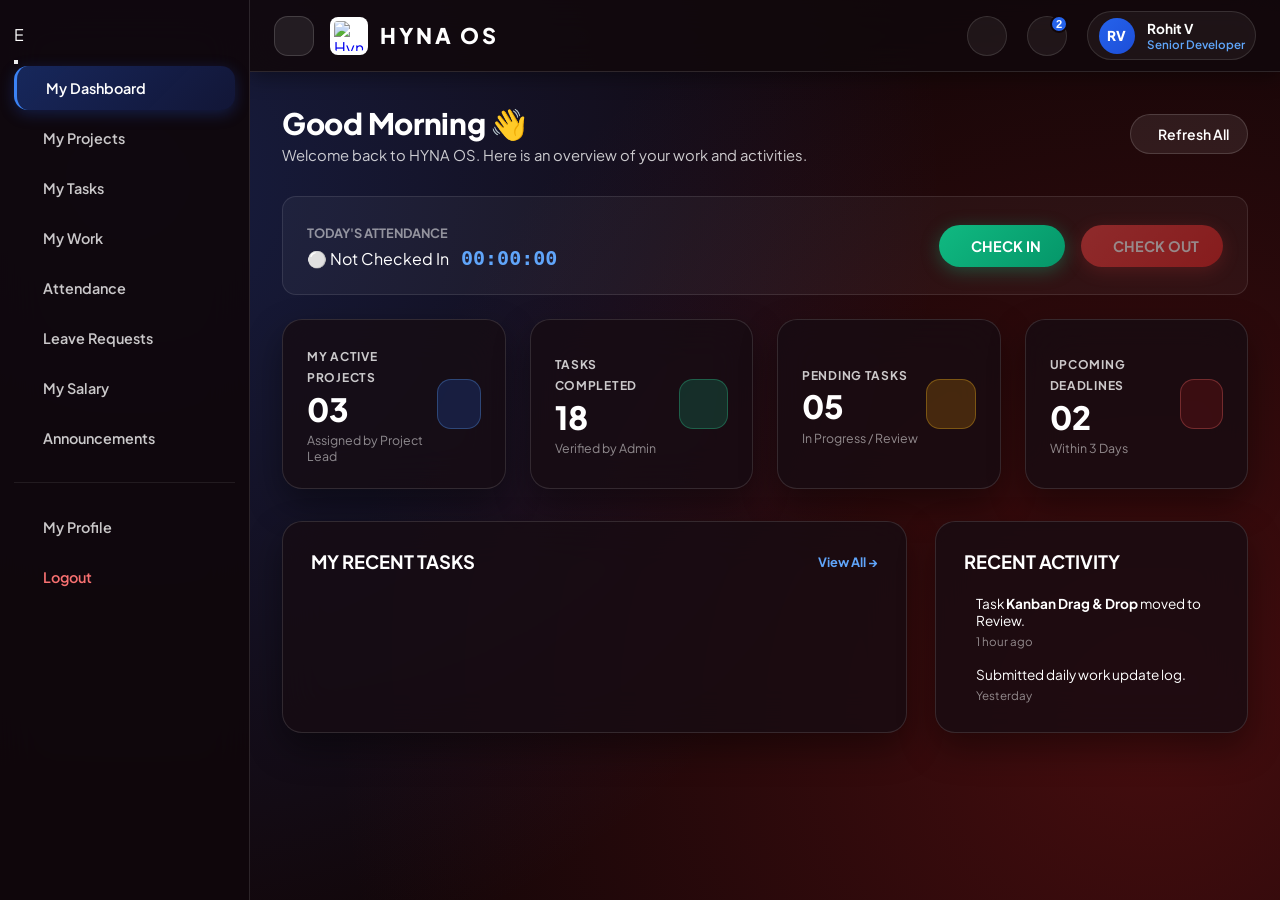
==== employee-dashboard.html @ c5795689 "m" ====
<!DOCTYPE html>
<html lang="en">
<head>
  <meta charset="UTF-8">
  <meta name="viewport" content="width=device-width, initial-scale=1.0">
  <title>HYNA OS — Employee Panel</title>
  <meta name="description" content="HYNA OS Employee Panel — Hyna Studio Management System personal workspace.">
  
  <!-- Google Fonts -->
  <link rel="preconnect" href="https://fonts.googleapis.com">
  <link rel="preconnect" href="https://fonts.gstatic.com" crossorigin>
  <link href="https://fonts.googleapis.com/css2?family=Fuzzy+Bubbles:wght@400;700&family=Plus+Jakarta+Sans:wght@400;500;600;700;800&display=swap" rel="stylesheet">
  
  <!-- Lucide Icons CDN -->
  <script src="https://unpkg.com/lucide@latest"></script>
  
  <!-- Supabase JS CDN -->
  <script src="https://cdn.jsdelivr.net/npm/@supabase/supabase-js@2"></script>
  
  <!-- Stylesheets -->
  <link rel="stylesheet" href="css/employee-panel.css">
  <link rel="manifest" href="/manifest.json">
</head>
<body>

  <!-- Left Sidebar Navigation -->
  <aside class="sidebar" id="sidebar">
    <!-- Mobile Drawer Header -->
    <div class="sidebar-mobile-header">
      <div class="sidebar-user-avatar" id="sidebarMobileAvatar">E</div>
      <button type="button" class="sidebar-close-btn" id="sidebarCloseBtn" title="Close Navigation Menu">
        <i data-lucide="x" size="20"></i>
      </button>
    </div>

    <ul class="sidebar-menu">
      
      <li class="sidebar-menu-item">
        <a href="#" class="sidebar-link active" data-tab="dashboard">
          <i data-lucide="layout-dashboard" size="18"></i>
          <span class="link-text">My Dashboard</span>
        </a>
      </li>

      <li class="sidebar-menu-item">
        <a href="#" class="sidebar-link" data-tab="projects">
          <i data-lucide="folder" size="18"></i>
          <span class="link-text">My Projects</span>
        </a>
      </li>

      <li class="sidebar-menu-item">
        <a href="#" class="sidebar-link" data-tab="tasks">
          <i data-lucide="check-square" size="18"></i>
          <span class="link-text">My Tasks</span>
        </a>
      </li>

      <li class="sidebar-menu-item">
        <a href="#" class="sidebar-link" data-tab="work">
          <i data-lucide="file-text" size="18"></i>
          <span class="link-text">My Work</span>
        </a>
      </li>

      <li class="sidebar-menu-item">
        <a href="#" class="sidebar-link" data-tab="attendance">
          <i data-lucide="clock" size="18"></i>
          <span class="link-text">Attendance</span>
        </a>
      </li>

      <li class="sidebar-menu-item">
        <a href="#" class="sidebar-link" data-tab="leave">
          <i data-lucide="calendar" size="18"></i>
          <span class="link-text">Leave Requests</span>
        </a>
      </li>

      <li class="sidebar-menu-item">
        <a href="#" class="sidebar-link" data-tab="salary">
          <i data-lucide="badge-indian-rupee" size="18"></i>
          <span class="link-text">My Salary</span>
        </a>
      </li>

      <li class="sidebar-menu-item">
        <a href="#" class="sidebar-link" data-tab="announcements">
          <i data-lucide="megaphone" size="18"></i>
          <span class="link-text">Announcements</span>
        </a>
      </li>

      <div class="sidebar-divider"></div>

      <li class="sidebar-menu-item">
        <a href="#" class="sidebar-link" data-tab="profile">
          <i data-lucide="user" size="18"></i>
          <span class="link-text">My Profile</span>
        </a>
      </li>

      <li class="sidebar-menu-item" style="margin-top:auto;">
        <a href="#" class="sidebar-link" onclick="logout(); return false;" style="color: #f87171;">
          <i data-lucide="log-out" size="18"></i>
          <span class="link-text">Logout</span>
        </a>
      </li>

    </ul>
  </aside>

  <!-- App Content Deck Wrapper (for 3D slide navigation on mobile) -->
  <div class="app-content-wrapper" id="appContentWrapper">
    <div class="mobile-deck-overlay" id="mobileDeckOverlay"></div>

    <!-- Top Navigation Bar -->
    <header class="top-navbar">
      
      <div class="navbar-left">
        <button type="button" class="sidebar-toggle-btn" id="sidebarToggleBtn" title="Toggle Navigation Sidebar">
          <i data-lucide="menu" size="20"></i>
        </button>
        <a href="employee-dashboard.html" class="nav-brand">
          <img src="assets/logo/hynaos-logo.jpeg" alt="Hyna Studio Logo" class="nav-brand-logo">
          <span class="nav-brand-title">HYNA OS</span>
        </a>
      </div>

      <!-- Right Actions -->
      <div class="navbar-right">
        
        <!-- Refresh All Button -->
        <button type="button" class="nav-action-btn" id="navRefreshBtn" title="Refresh All Dashboard Data" onclick="refreshAllDashboardData()">
          <i data-lucide="refresh-cw" size="18"></i>
        </button>

        <!-- Notifications Bell -->
        <button type="button" class="nav-action-btn" id="notifBtn" title="Notifications">
          <i data-lucide="bell" size="18"></i>
          <span class="badge-count">2</span>
        </button>

        <!-- Notifications Dropdown -->
        <div class="notifications-dropdown" id="notifDropdown">
          <div class="dropdown-header">
            <h4>Notifications</h4>
            <span style="font-size:0.75rem; color: #60a5fa; font-weight:700;">2 New</span>
          </div>
          <div class="notification-list">
            <div class="notification-item">
              <i data-lucide="check-square" size="18" style="color: #60a5fa; margin-top:2px;"></i>
              <div>
                <p>New task assigned: <strong>Kanban Board Drag & Drop</strong>.</p>
                <span class="time">30 mins ago</span>
              </div>
            </div>
            <div class="notification-item">
              <i data-lucide="indian-rupee" size="18" style="color: #34d399; margin-top:2px;"></i>
              <div>
                <p>Monthly Salary of <strong>₹ 81,500</strong> has been processed.</p>
                <span class="time">2 hours ago</span>
              </div>
            </div>
          </div>
        </div>

        <!-- Employee Profile Avatar Badge -->
        <div class="user-profile-badge" onclick="document.querySelector('[data-tab=\'profile\']').click();">
          <div class="user-avatar">RV</div>
          <div class="user-info">
            <span class="name">Rohit V</span>
            <span class="role">Senior Developer</span>
          </div>
        </div>

      </div>

    </header>

    <!-- Main Content Body -->
    <main class="main-wrapper">
    
    <!-- ----------------------------------------------------------------------- -->
    <!-- TAB 1: MY DASHBOARD -->
    <!-- ----------------------------------------------------------------------- -->
    <section class="tab-content active" id="dashboardTab">
      
      <div class="page-header" style="display: flex; justify-content: space-between; align-items: center;">
        <div class="page-title-group">
          <h2>Good Morning 👋</h2>
          <p>Welcome back to HYNA OS. Here is an overview of your work and activities.</p>
        </div>
        <button type="button" class="btn-secondary" id="pageRefreshBtn" onclick="refreshAllDashboardData()" title="Refresh All Data">
          <i data-lucide="refresh-cw" size="16"></i>
          <span>Refresh All</span>
        </button>
      </div>

      <!-- Quick Attendance Action Widget -->
      <div class="attendance-widget-box">
        <div>
          <span style="font-size:0.8rem; color:var(--text-muted); font-weight:700; text-transform:uppercase;">Today's Attendance</span>
          <div style="display:flex; align-items:center; gap:0.75rem; margin-top:0.25rem;">
            <span id="attendanceStatusBadge" class="badge-status badge-onhold">⚪ Not Checked In</span>
            <span id="workingTimerBadge" class="timer-badge">00:00:00</span>
          </div>
        </div>
        <div class="attendance-actions">
          <button type="button" class="btn-checkin" id="checkInBtn" onclick="toggleCheckIn()">
            <i data-lucide="log-in" size="16"></i>
            <span>CHECK IN</span>
          </button>
          <button type="button" class="btn-checkout" id="checkOutBtn" onclick="toggleCheckIn()" disabled>
            <i data-lucide="log-out" size="16"></i>
            <span>CHECK OUT</span>
          </button>
        </div>
      </div>

      <!-- Stats Grid -->
      <div class="stats-grid">
        
        <div class="stat-card">
          <div class="stat-info">
            <span class="title">My Active Projects</span>
            <h3 class="value" id="statMyProjectsCount">03</h3>
            <p class="desc">Assigned by Project Lead</p>
          </div>
          <div class="stat-icon-box icon-blue">
            <i data-lucide="folder" size="24"></i>
          </div>
        </div>

        <div class="stat-card">
          <div class="stat-info">
            <span class="title">Tasks Completed</span>
            <h3 class="value" id="statMyTasksCompleted">18</h3>
            <p class="desc">Verified by Admin</p>
          </div>
          <div class="stat-icon-box icon-emerald">
            <i data-lucide="check-square" size="24"></i>
          </div>
        </div>

        <div class="stat-card">
          <div class="stat-info">
            <span class="title">Pending Tasks</span>
            <h3 class="value" id="statMyPendingTasks">05</h3>
            <p class="desc">In Progress / Review</p>
          </div>
          <div class="stat-icon-box icon-amber">
            <i data-lucide="clock" size="24"></i>
          </div>
        </div>

        <div class="stat-card">
          <div class="stat-info">
            <span class="title">Upcoming Deadlines</span>
            <h3 class="value" id="statMyUpcomingDeadlines">02</h3>
            <p class="desc">Within 3 Days</p>
          </div>
          <div class="stat-icon-box icon-crimson">
            <i data-lucide="calendar" size="24"></i>
          </div>
        </div>

      </div>

      <!-- Dashboard Grid: Tasks & Recent Activity -->
      <div class="dashboard-grid-2">
        
        <div class="panel-card">
          <div class="panel-card-header">
            <h3>MY RECENT TASKS</h3>
            <a href="#" onclick="document.querySelector('[data-tab=\'tasks\']').click(); return false;" style="font-size:0.8rem; color: #60a5fa; font-weight:700; text-decoration:none;">View All →</a>
          </div>
          <div id="myTasksContainer"></div>
        </div>

        <div class="panel-card">
          <div class="panel-card-header">
            <h3>RECENT ACTIVITY</h3>
          </div>
          <div style="display:flex; flex-direction:column; gap:1rem;">
            <div style="display:flex; gap:0.75rem;">
              <i data-lucide="check-circle" size="18" style="color:#34d399; margin-top:2px;"></i>
              <div>
                <p style="font-size:0.85rem;">Task <strong>Kanban Drag & Drop</strong> moved to Review.</p>
                <span style="font-size:0.725rem; color:var(--text-muted);">1 hour ago</span>
              </div>
            </div>
            <div style="display:flex; gap:0.75rem;">
              <i data-lucide="file-plus" size="18" style="color:#60a5fa; margin-top:2px;"></i>
              <div>
                <p style="font-size:0.85rem;">Submitted daily work update log.</p>
                <span style="font-size:0.725rem; color:var(--text-muted);">Yesterday</span>
              </div>
            </div>
          </div>
        </div>

      </div>

    </section>

    <!-- ----------------------------------------------------------------------- -->
    <!-- TAB 2: MY PROJECTS -->
    <!-- ----------------------------------------------------------------------- -->
    <section class="tab-content" id="projectsTab">
      <div class="page-header">
        <div class="page-title-group">
          <h2>My Assigned Projects 📁</h2>
          <p>Projects where you are assigned as a team member.</p>
        </div>
      </div>
      <div id="myProjectsContainer"></div>
    </section>

    <!-- ----------------------------------------------------------------------- -->
    <!-- TAB 3: MY TASKS -->
    <!-- ----------------------------------------------------------------------- -->
    <section class="tab-content" id="tasksTab">
      <div class="page-header">
        <div class="page-title-group">
          <h2>My Assigned Tasks ✅</h2>
          <p>Manage task progress and submit work for administrator review.</p>
        </div>
      </div>
      <div class="panel-card">
        <div id="myTasksContainerFull"></div>
      </div>
    </section>

    <!-- ----------------------------------------------------------------------- -->
    <!-- TAB 4: MY WORK LOGS -->
    <!-- ----------------------------------------------------------------------- -->
    <section class="tab-content" id="workTab">
      <div class="page-header">
        <div class="page-title-group">
          <h2>My Daily Work Submissions 📝</h2>
          <p>Record daily progress reports and work updates.</p>
        </div>
      </div>

      <div class="panel-card" style="margin-bottom:2rem;">
        <h3>Submit Daily Work Log</h3>
        <form id="addWorkLogForm" style="margin-top:1rem;">
          <div class="form-group">
            <label for="workTitleInput">Work Title / Summary</label>
            <input type="text" id="workTitleInput" class="form-control" placeholder="Describe the work completed today..." required>
          </div>
          <div class="form-group">
            <label for="workProjectSelect">Related Project</label>
            <select id="workProjectSelect" class="form-control">
              <option value="HYNAOS Core Platform">HYNAOS Core Platform</option>
              <option value="Hyna Studio Rebrand">Hyna Studio Rebrand</option>
              <option value="Mobile Workspace App">Mobile Workspace App</option>
            </select>
          </div>
          <button type="submit" class="btn-primary">
            <span>SUBMIT WORK UPDATE</span>
          </button>
        </form>
      </div>

      <div class="panel-card">
        <h3>Work Log History</h3>
        <div style="overflow-x:auto; margin-top:1rem;">
          <div class=\"table-responsive\">
          <table class="custom-table">
            <thead>
              <tr>
                <th>Work Summary</th>
                <th>Project</th>
                <th>Date & Time</th>
                <th>Status</th>
              </tr>
            </thead>
            <tbody id="workLogTableBody"></tbody>
          </table>
        </div>
        </div>
      </div>
    </section>

    <!-- ----------------------------------------------------------------------- -->
    <!-- TAB 5: ATTENDANCE -->
    <!-- ----------------------------------------------------------------------- -->
    <section class="tab-content" id="attendanceTab">
      <div class="page-header">
        <div class="page-title-group">
          <h2>Attendance & Working Hours ⏰</h2>
          <p>Record daily check-in, check-out, and view monthly logs.</p>
        </div>
      </div>
      
      <div class="panel-card">
        <h3>Monthly Attendance History</h3>
        <div style="overflow-x:auto; margin-top:1rem;">
          <div class=\"table-responsive\">
          <table class="custom-table">
            <thead>
              <tr>
                <th>Date</th>
                <th>Check-In</th>
                <th>Check-Out</th>
                <th>Total Working Hours</th>
                <th>Status</th>
              </tr>
            </thead>
            <tbody>
              <tr>
                <td>Today</td>
                <td id="checkInTimeDisplay">—</td>
                <td id="checkOutTimeDisplay">—</td>
                <td>8 hrs 15 mins</td>
                <td><span class="badge-status badge-active">Present</span></td>
              </tr>
              <tr>
                <td>Yesterday</td>
                <td>09:02 AM</td>
                <td>06:15 PM</td>
                <td>9 hrs 13 mins</td>
                <td><span class="badge-status badge-active">Present</span></td>
              </tr>
              <tr>
                <td>Sep 05, 2026</td>
                <td>09:18 AM</td>
                <td>06:05 PM</td>
                <td>8 hrs 47 mins</td>
                <td><span class="badge-status badge-planning">Late</span></td>
              </tr>
            </tbody>
          </table>
        </div>
        </div>
      </div>
    </section>

    <!-- ----------------------------------------------------------------------- -->
    <!-- TAB 6: LEAVE REQUESTS -->
    <!-- ----------------------------------------------------------------------- -->
    <section class="tab-content" id="leaveTab">
      <div class="page-header">
        <div class="page-title-group">
          <h2>Leave Requests 📅</h2>
          <p>Submit leave applications and track HR approval status.</p>
        </div>
      </div>

      <div class="panel-card" style="margin-bottom:2rem;">
        <h3>Submit Leave Application</h3>
        <form id="submitLeaveForm" style="margin-top:1rem;">
          <div style="display:grid; grid-template-columns: repeat(3, 1fr); gap:1rem; margin-bottom:1rem;">
            <div class="form-group">
              <label for="leaveTypeSelect">Leave Type</label>
              <select id="leaveTypeSelect" class="form-control">
                <option value="Casual Leave">Casual Leave</option>
                <option value="Sick Leave">Sick Leave</option>
                <option value="Annual Leave">Annual Leave</option>
              </select>
            </div>
            <div class="form-group">
              <label for="leaveStartDate">Start Date</label>
              <input type="date" id="leaveStartDate" class="form-control" required>
            </div>
            <div class="form-group">
              <label for="leaveEndDate">End Date</label>
              <input type="date" id="leaveEndDate" class="form-control" required>
            </div>
          </div>
          <div class="form-group">
            <label for="leaveReasonInput">Reason for Leave</label>
            <input type="text" id="leaveReasonInput" class="form-control" placeholder="Provide reason..." required>
          </div>
          <button type="submit" class="btn-primary">
            <span>SUBMIT LEAVE REQUEST</span>
          </button>
        </form>
      </div>

      <div class="panel-card">
        <h3>My Leave Application History</h3>
        <div style="overflow-x:auto; margin-top:1rem;">
          <div class=\"table-responsive\">
          <table class="custom-table">
            <thead>
              <tr>
                <th>Type</th>
                <th>Dates</th>
                <th>Reason</th>
                <th>Status</th>
                <th>Admin Feedback</th>
              </tr>
            </thead>
            <tbody id="leaveTableBody"></tbody>
          </table>
        </div>
        </div>
      </div>
    </section>

    <!-- ----------------------------------------------------------------------- -->
    <!-- TAB 7: MY SALARY -->
    <!-- ----------------------------------------------------------------------- -->
    <section class="tab-content" id="salaryTab">
      <div class="page-header">
        <div class="page-title-group">
          <h2>My Compensation & Salary 💰</h2>
          <p>Strictly confidential personal compensation breakdown.</p>
        </div>
      </div>

      <!-- Scoped Personal Salary Breakdown Card -->
      <div class="salary-breakdown-card">
        <span style="font-size:0.8rem; color:var(--text-sub); text-transform:uppercase; font-weight:700;">Net Monthly Compensation</span>
        <h3 class="salary-main-amount">₹ 81,500 <span style="font-size:1rem; font-weight:500; color:#34d399;">(Paid)</span></h3>
        
        <div class="salary-details-grid">
          <div class="salary-detail-item">
            <label>Basic Salary</label>
            <span class="val">₹ 75,000</span>
          </div>
          <div class="salary-detail-item">
            <label>Bonus & Incentives</label>
            <span class="val">₹ 8,000</span>
          </div>
          <div class="salary-detail-item">
            <label>Deductions (Taxes)</label>
            <span class="val">₹ 1,500</span>
          </div>
          <div class="salary-detail-item">
            <label>Payment Date</label>
            <span class="val">Sep 01, 2026</span>
          </div>
        </div>
      </div>
    </section>

    <!-- ----------------------------------------------------------------------- -->
    <!-- TAB 8: ANNOUNCEMENTS -->
    <!-- ----------------------------------------------------------------------- -->
    <section class="tab-content" id="announcementsTab">
      <div class="page-header">
        <div class="page-title-group">
          <h2>Company Announcements 📢</h2>
          <p>Internal updates published by Hyna Studio Administration.</p>
        </div>
      </div>
      <div class="panel-card">
        <div style="padding:1rem; background:rgba(255,255,255,0.05); border-radius:12px;">
          <span class="badge-priority priority-urgent" style="margin-bottom:0.5rem; display:inline-block;">Urgent</span>
          <h4>HYNAOS Release 2.0 System Deployment</h4>
          <p style="font-size:0.85rem; color:var(--text-sub); margin-top:0.3rem;">All team members are requested to log into their updated workspace credentials.</p>
          <span style="font-size:0.75rem; color:var(--text-muted); display:block; margin-top:0.5rem;">Posted by Vignesh • Today</span>
        </div>
      </div>
    </section>

    <!-- ----------------------------------------------------------------------- -->
    <!-- TAB 9: NOTIFICATIONS -->
    <!-- ----------------------------------------------------------------------- -->
    <section class="tab-content" id="notificationsTab">
      <div class="page-header">
        <div class="page-title-group">
          <h2>Notifications 🔔</h2>
          <p>Personal alerts, task assignments, and leave updates.</p>
        </div>
      </div>
      <div class="panel-card">
        <div style="display:flex; flex-direction:column; gap:1rem;">
          <div style="padding:0.75rem; background:rgba(255,255,255,0.04); border-radius:8px;">
            <p style="font-size:0.9rem;"><strong>New Task Assigned:</strong> Kanban Board Drag & Drop</p>
            <span style="font-size:0.75rem; color:var(--text-muted);">Today, 10:00 AM</span>
          </div>
          <div style="padding:0.75rem; background:rgba(255,255,255,0.04); border-radius:8px;">
            <p style="font-size:0.9rem;"><strong>Monthly Salary Paid:</strong> ₹ 81,500 transferred.</p>
            <span style="font-size:0.75rem; color:var(--text-muted);">Sep 01, 2026</span>
          </div>
        </div>
      </div>
    </section>

    <!-- ----------------------------------------------------------------------- -->
    <!-- TAB 10: MY PROFILE -->
    <!-- ----------------------------------------------------------------------- -->
    <section class="tab-content" id="profileTab">
      <div class="page-header">
        <div class="page-title-group">
          <h2>My Profile 👤</h2>
          <p>Personal account information and details.</p>
        </div>
      </div>

      <div class="panel-card">
        <div style="display:flex; align-items:center; gap:1.5rem; margin-bottom:1.5rem; flex-wrap:wrap;">
          <div class="profile-avatar-container" onclick="document.getElementById('profileImageInput').click();" title="Click to change profile picture">
            <div id="profileAvatarCircle" class="profile-avatar-large">RV</div>
            <div class="avatar-upload-overlay">
              <i data-lucide="camera" size="20"></i>
            </div>
          </div>
          <input type="file" id="profileImageInput" accept="image/*" style="display:none;" onchange="handleProfileImageUpload(event)">
          
          <div style="flex:1; min-width:200px;">
            <h3 id="profileName">Rohit V</h3>
            <p id="profilePos" style="color:#60a5fa; font-weight:600;">Senior Developer</p>
            <span id="profileDept" style="font-size:0.8rem; color:var(--text-muted);">Engineering</span>

            <div style="display:flex; gap:0.5rem; margin-top:0.75rem; flex-wrap:wrap;">
              <button type="button" class="btn-avatar-upload" onclick="openEditSelfModal();" style="background: rgba(37, 99, 235, 0.25); border-color: rgba(96, 165, 250, 0.5); color: #93c5fd;">
                <i data-lucide="user-cog" size="14"></i> Edit Profile Details
              </button>
              <button type="button" class="btn-avatar-upload" onclick="document.getElementById('profileImageInput').click();">
                <i data-lucide="upload" size="14"></i> Upload Photo
              </button>
              <button type="button" class="btn-avatar-remove" id="btnRemovePhoto" onclick="removeProfileImage();" style="display:none;">
                <i data-lucide="trash-2" size="14"></i> Remove Photo
              </button>
            </div>
          </div>
        </div>

        <div style="display:grid; grid-template-columns:repeat(2, 1fr); gap:1.25rem; border-top:1px solid rgba(255,255,255,0.1); padding-top:1.25rem;">
          <div>
            <label style="font-size:0.75rem; color:var(--text-muted); text-transform:uppercase; font-weight:700;">Employee ID</label>
            <p id="profileId" style="font-weight:700; margin-top:0.2rem;">EMP-008</p>
          </div>
          <div>
            <label style="font-size:0.75rem; color:var(--text-muted); text-transform:uppercase; font-weight:700;">Email Address</label>
            <p id="profileEmail" style="font-weight:700; margin-top:0.2rem;">rohit@hynastudio.com</p>
          </div>
        </div>
      </div>
    </section>

  </main>
  </div> <!-- End App Content Deck Wrapper -->

  <!-- Edit Self Profile Modal -->
  <div class="modal-overlay" id="editEmployeeSelfModal">
    <div class="modal-card" style="max-width: 500px;">
      <div class="modal-header">
        <h3>Edit Personal Profile Details 👤</h3>
        <button type="button" class="btn-close-modal" onclick="closeEditSelfModal();">
          <i data-lucide="x" size="20"></i>
        </button>
      </div>
      
      <form id="editSelfProfileForm" class="auth-form" onsubmit="saveSelfProfile(event);">
        <div class="form-group">
          <label for="editSelfName">Full Name</label>
          <input type="text" id="editSelfName" class="form-control" placeholder="Enter Full Name" required>
        </div>
        <div class="form-group">
          <label for="editSelfEmail">Email Address</label>
          <input type="email" id="editSelfEmail" class="form-control" placeholder="Email Address" required>
        </div>
        <div class="form-grid-2" style="display:grid; grid-template-columns: 1fr 1fr; gap:0.75rem;">
          <div class="form-group">
            <label for="editSelfPhone">Phone Number</label>
            <input type="text" id="editSelfPhone" class="form-control" placeholder="+91 98765 43210">
          </div>
          <div class="form-group">
            <label for="editSelfDept">Department</label>
            <input type="text" id="editSelfDept" class="form-control" placeholder="Engineering">
          </div>
        </div>
        <div class="form-group">
          <label for="editSelfPos">Position / Job Title</label>
          <input type="text" id="editSelfPos" class="form-control" placeholder="Senior Developer">
        </div>
        <button type="submit" class="btn-primary" style="width:100%; margin-top:1rem; justify-content:center;">
          <span>SAVE PROFILE CHANGES 💾</span>
        </button>
      </form>
    </div>
  </div>

  <!-- Scripts -->
  <script src="js/supabase.js"></script>
  <script src="js/auth.js"></script>
  <script src="js/employee-panel.js"></script>

</body>
</html>
---- css/employee-panel.css ----
/* ==========================================================================
   HYNAOS — Employee Panel Stylesheet
   Hyna Studio Management System (Dark Crimson & Blue Accent Glassmorphism)
   ========================================================================== */

/* --------------------------------------------------------------------------
   1. Tokens & Base Setup
   -------------------------------------------------------------------------- */
:root {
  --bg-dark: #120608;
  --card-glass-bg: rgba(22, 12, 18, 0.78);
  --card-glass-border: rgba(255, 255, 255, 0.12);

  --sidebar-width: 250px;
  --sidebar-collapsed-width: 76px;
  --header-height: 72px;

  /* Accent Colors */
  --blue-primary: #2563eb;
  --blue-hover: #3b82f6;
  --blue-glow: rgba(59, 130, 246, 0.3);

  --crimson-primary: #b91c1c;
  --emerald-success: #10b981;
  --amber-warning: #f59e0b;
  --rose-danger: #f43f5e;

  /* Text Colors */
  --text-white: #ffffff;
  --text-sub: rgba(255, 255, 255, 0.78);
  --text-muted: rgba(255, 255, 255, 0.52);

  /* Radius & Transitions */
  --radius-sm: 8px;
  --radius-md: 14px;
  --radius-lg: 20px;
  --radius-pill: 9999px;

  --transition-fast: 0.15s ease-in-out;
  --transition-normal: 0.25s ease-in-out;
  --transition-smooth: 0.35s cubic-bezier(0.16, 1, 0.3, 1);
}

*, *::before, *::after {
  box-sizing: border-box;
  margin: 0;
  padding: 0;
}

html {
  font-size: 16px;
  scroll-behavior: smooth;
}

body {
  font-family: 'Plus Jakarta Sans', 'Inter', -apple-system, sans-serif;
  background-color: var(--bg-dark);
  background-image: 
    url('../assets/bg/dark-flame-bg.svg'),
    radial-gradient(circle at 10% 20%, rgba(37, 99, 235, 0.25) 0%, transparent 60%),
    radial-gradient(circle at 90% 80%, rgba(185, 28, 28, 0.3) 0%, transparent 60%);
  background-size: cover;
  background-position: center;
  background-repeat: no-repeat;
  background-attachment: fixed;
  color: var(--text-white);
  min-height: 100vh;
  display: flex;
  flex-direction: column;
  -webkit-font-smoothing: antialiased;
  overflow-x: hidden;
}

/* --------------------------------------------------------------------------
   2. Top Navigation Bar
   -------------------------------------------------------------------------- */
.top-navbar {
  position: fixed;
  top: 0;
  left: 0;
  right: 0;
  height: var(--header-height);
  background: rgba(18, 8, 12, 0.88);
  backdrop-filter: blur(20px);
  -webkit-backdrop-filter: blur(20px);
  border-bottom: 1px solid var(--card-glass-border);
  display: flex;
  align-items: center;
  justify-content: space-between;
  padding: 0 1.5rem;
  z-index: 1000;
  box-shadow: 0 4px 20px rgba(0, 0, 0, 0.4);
}

.navbar-left {
  display: flex;
  align-items: center;
  gap: 1rem;
}

.sidebar-toggle-btn {
  background: rgba(255, 255, 255, 0.08);
  border: 1px solid rgba(255, 255, 255, 0.15);
  color: var(--text-white);
  width: 40px;
  height: 40px;
  border-radius: var(--radius-md);
  display: flex;
  align-items: center;
  justify-content: center;
  cursor: pointer;
  transition: all var(--transition-fast);
}

.sidebar-toggle-btn:hover {
  background: rgba(255, 255, 255, 0.15);
  transform: scale(1.05);
}

.nav-brand {
  display: flex;
  align-items: center;
  gap: 0.75rem;
  text-decoration: none;
}

.nav-brand-logo {
  width: 38px;
  height: 38px;
  background: #ffffff;
  border-radius: var(--radius-sm);
  padding: 4px;
  object-fit: contain;
}

.nav-brand-title {
  font-size: 1.35rem;
  font-weight: 800;
  letter-spacing: 0.12em;
  color: var(--text-white);
}

/* Navbar Right User Controls */
.navbar-right {
  display: flex;
  align-items: center;
  gap: 1.25rem;
}

.nav-action-btn {
  position: relative;
  background: rgba(255, 255, 255, 0.06);
  border: 1px solid rgba(255, 255, 255, 0.12);
  color: var(--text-white);
  width: 40px;
  height: 40px;
  border-radius: 50%;
  display: flex;
  align-items: center;
  justify-content: center;
  cursor: pointer;
  transition: all var(--transition-fast);
}

.nav-action-btn:hover {
  background: rgba(255, 255, 255, 0.14);
}

.badge-count {
  position: absolute;
  top: -2px;
  right: -2px;
  background: var(--blue-primary);
  color: #ffffff;
  font-size: 0.7rem;
  font-weight: 800;
  width: 18px;
  height: 18px;
  border-radius: 50%;
  display: flex;
  align-items: center;
  justify-content: center;
  border: 2px solid var(--bg-dark);
}

/* Notifications Dropdown */
.notifications-dropdown {
  position: absolute;
  top: 60px;
  right: 1.5rem;
  width: 340px;
  background: var(--card-glass-bg);
  backdrop-filter: blur(24px);
  border: 1px solid var(--card-glass-border);
  border-radius: var(--radius-lg);
  box-shadow: 0 20px 50px rgba(0, 0, 0, 0.6);
  display: none;
  flex-direction: column;
  z-index: 1010;
}

.notifications-dropdown.show {
  display: flex;
  animation: slideDown var(--transition-fast);
}

.dropdown-header {
  padding: 1rem;
  border-bottom: 1px solid var(--card-glass-border);
  display: flex;
  align-items: center;
  justify-content: space-between;
}

.dropdown-header h4 {
  font-size: 0.95rem;
  font-weight: 700;
}

.notification-list {
  max-height: 280px;
  overflow-y: auto;
}

.notification-item {
  padding: 0.85rem 1rem;
  border-bottom: 1px solid rgba(255, 255, 255, 0.06);
  display: flex;
  gap: 0.75rem;
  transition: background var(--transition-fast);
  cursor: pointer;
}

.notification-item:hover {
  background: rgba(255, 255, 255, 0.05);
}

.notification-item p {
  font-size: 0.825rem;
  color: var(--text-sub);
}

.notification-item span.time {
  font-size: 0.725rem;
  color: var(--text-muted);
  display: block;
  margin-top: 2px;
}

/* Employee Profile Avatar Badge */
.user-profile-badge {
  display: flex;
  align-items: center;
  gap: 0.75rem;
  cursor: pointer;
  padding: 0.35rem 0.65rem;
  border-radius: var(--radius-pill);
  background: rgba(255, 255, 255, 0.05);
  border: 1px solid rgba(255, 255, 255, 0.12);
  transition: background var(--transition-fast);
}

.user-profile-badge:hover {
  background: rgba(255, 255, 255, 0.12);
}

.user-avatar {
  width: 36px;
  height: 36px;
  border-radius: 50%;
  background: linear-gradient(135deg, var(--blue-primary), #1d4ed8);
  display: flex;
  align-items: center;
  justify-content: center;
  font-weight: 800;
  font-size: 0.85rem;
  color: #ffffff;
  overflow: hidden;
}

.user-avatar img {
  width: 100%;
  height: 100%;
  object-fit: cover;
  border-radius: 50%;
}

/* Profile Tab Large Avatar & Upload Overlay */
.profile-avatar-container {
  position: relative;
  width: 80px;
  height: 80px;
  cursor: pointer;
  border-radius: 50%;
}

.profile-avatar-large {
  width: 80px;
  height: 80px;
  border-radius: 50%;
  background: linear-gradient(135deg, #2563eb, #1d4ed8);
  display: flex;
  align-items: center;
  justify-content: center;
  font-size: 1.85rem;
  font-weight: 800;
  color: #ffffff;
  overflow: hidden;
  box-shadow: 0 4px 14px rgba(37, 99, 235, 0.35);
  border: 2px solid rgba(255, 255, 255, 0.2);
}

.profile-avatar-large img {
  width: 100%;
  height: 100%;
  object-fit: cover;
  border-radius: 50%;
}

.avatar-upload-overlay {
  position: absolute;
  inset: 0;
  border-radius: 50%;
  background: rgba(15, 23, 42, 0.65);
  backdrop-filter: blur(2px);
  display: flex;
  align-items: center;
  justify-content: center;
  color: #ffffff;
  opacity: 0;
  transition: opacity 0.2s ease;
}

.profile-avatar-container:hover .avatar-upload-overlay {
  opacity: 1;
}

.btn-avatar-upload {
  display: inline-flex;
  align-items: center;
  gap: 0.4rem;
  background: var(--blue-primary, #2563eb);
  color: #ffffff;
  border: none;
  padding: 0.4rem 0.85rem;
  border-radius: 6px;
  font-size: 0.8rem;
  font-weight: 600;
  cursor: pointer;
  transition: background 0.2s ease, transform 0.1s ease;
}

.btn-avatar-upload:hover {
  background: #1d4ed8;
}

.btn-avatar-remove {
  display: inline-flex;
  align-items: center;
  gap: 0.4rem;
  background: rgba(239, 68, 68, 0.15);
  color: #f87171;
  border: 1px solid rgba(239, 68, 68, 0.3);
  padding: 0.4rem 0.85rem;
  border-radius: 6px;
  font-size: 0.8rem;
  font-weight: 600;
  cursor: pointer;
  transition: background 0.2s ease;
}

.btn-avatar-remove:hover {
  background: rgba(239, 68, 68, 0.25);
}

.user-info {
  display: flex;
  flex-direction: column;
  text-align: left;
}

.user-info span.name {
  font-size: 0.85rem;
  font-weight: 700;
  color: var(--text-white);
}

.user-info span.role {
  font-size: 0.725rem;
  color: #60a5fa;
  font-weight: 600;
}

/* --------------------------------------------------------------------------
   3. Collapsible Left Sidebar Navigation
   -------------------------------------------------------------------------- */
.sidebar {
  position: fixed;
  top: var(--header-height);
  left: 0;
  bottom: 0;
  width: var(--sidebar-width);
  background: rgba(16, 7, 11, 0.92);
  backdrop-filter: blur(20px);
  -webkit-backdrop-filter: blur(20px);
  border-right: 1px solid var(--card-glass-border);
  display: flex;
  flex-direction: column;
  padding: 1.5rem 0.85rem;
  z-index: 990;
  transition: width var(--transition-smooth);
  overflow-y: auto;
  overflow-x: hidden;
}

.sidebar.collapsed {
  width: var(--sidebar-collapsed-width);
}

.sidebar-menu {
  list-style: none;
  display: flex;
  flex-direction: column;
  gap: 0.4rem;
}

.sidebar-menu-item {
  width: 100%;
}

.sidebar-link {
  display: flex;
  align-items: center;
  gap: 0.85rem;
  padding: 0.8rem 1rem;
  border-radius: var(--radius-md);
  color: var(--text-sub);
  text-decoration: none;
  font-size: 0.9rem;
  font-weight: 600;
  transition: all var(--transition-fast);
  white-space: nowrap;
}

.sidebar-link:hover {
  background: rgba(255, 255, 255, 0.08);
  color: var(--text-white);
}

.sidebar-link.active {
  background: linear-gradient(135deg, rgba(37, 99, 235, 0.35), rgba(29, 78, 216, 0.2));
  border-left: 3px solid #3b82f6;
  color: var(--text-white);
  box-shadow: 0 4px 15px rgba(37, 99, 235, 0.25);
}

.sidebar.collapsed .sidebar-link span.link-text {
  display: none;
}

.sidebar.collapsed .sidebar-link {
  justify-content: center;
  padding: 0.8rem 0;
}

.sidebar-divider {
  height: 1px;
  background: rgba(255, 255, 255, 0.08);
  margin: 1rem 0;
}

/* --------------------------------------------------------------------------
   4. Main Content Area & Tab Views
   -------------------------------------------------------------------------- */
.main-wrapper {
  margin-top: var(--header-height);
  margin-left: var(--sidebar-width);
  padding: 2rem;
  flex-grow: 1;
  transition: margin-left var(--transition-smooth);
}

.sidebar.collapsed ~ .main-wrapper {
  margin-left: var(--sidebar-collapsed-width);
}

.tab-content {
  display: none;
  animation: fadeIn var(--transition-smooth);
}

.tab-content.active {
  display: block;
}

/* Page Section Headers */
.page-header {
  display: flex;
  align-items: center;
  justify-content: space-between;
  margin-bottom: 2rem;
  flex-wrap: wrap;
  gap: 1rem;
}

.page-title-group h2 {
  font-size: 1.85rem;
  font-weight: 800;
  color: var(--text-white);
  letter-spacing: -0.01em;
}

.page-title-group p {
  font-size: 0.925rem;
  color: var(--text-sub);
  margin-top: 0.25rem;
}

/* Primary Action Buttons */
.btn-primary {
  display: inline-flex;
  align-items: center;
  gap: 0.5rem;
  background: linear-gradient(135deg, var(--blue-primary), #1d4ed8);
  color: #ffffff;
  font-family: inherit;
  font-size: 0.875rem;
  font-weight: 700;
  padding: 0.75rem 1.35rem;
  border-radius: var(--radius-pill);
  border: none;
  cursor: pointer;
  box-shadow: 0 4px 18px rgba(37, 99, 235, 0.35);
  transition: all var(--transition-fast);
}

.btn-primary:hover {
  background: linear-gradient(135deg, var(--blue-hover), var(--blue-primary));
  box-shadow: 0 6px 22px rgba(59, 130, 246, 0.45);
  transform: translateY(-1px);
}

/* --------------------------------------------------------------------------
   5. Stat Cards Grid
   -------------------------------------------------------------------------- */
.stats-grid {
  display: grid;
  grid-template-columns: repeat(auto-fit, minmax(220px, 1fr));
  gap: 1.5rem;
  margin-bottom: 2rem;
}

.stat-card {
  background: var(--card-glass-bg);
  backdrop-filter: blur(20px);
  -webkit-backdrop-filter: blur(20px);
  border: 1px solid var(--card-glass-border);
  border-radius: var(--radius-lg);
  padding: 1.5rem;
  display: flex;
  align-items: center;
  justify-content: space-between;
  box-shadow: 0 15px 35px rgba(0, 0, 0, 0.4);
  transition: transform var(--transition-normal), box-shadow var(--transition-normal);
}

.stat-card:hover {
  transform: translateY(-4px);
  box-shadow: 0 20px 45px rgba(37, 99, 235, 0.25);
  border-color: rgba(255, 255, 255, 0.25);
}

.stat-info span.title {
  font-size: 0.75rem;
  font-weight: 700;
  color: var(--text-sub);
  text-transform: uppercase;
  letter-spacing: 0.06em;
}

.stat-info h3.value {
  font-size: 2rem;
  font-weight: 800;
  color: var(--text-white);
  margin: 0.35rem 0;
  line-height: 1.1;
}

.stat-info p.desc {
  font-size: 0.775rem;
  color: var(--text-muted);
}

.stat-icon-box {
  width: 50px;
  height: 50px;
  border-radius: var(--radius-md);
  display: flex;
  align-items: center;
  justify-content: center;
  background: rgba(255, 255, 255, 0.08);
  color: var(--text-white);
}

.icon-blue { background: rgba(37, 99, 235, 0.2); color: #60a5fa; border: 1px solid rgba(96, 165, 250, 0.3); }
.icon-emerald { background: rgba(16, 185, 129, 0.2); color: #34d399; border: 1px solid rgba(52, 211, 153, 0.3); }
.icon-amber { background: rgba(245, 158, 11, 0.2); color: #fbbf24; border: 1px solid rgba(251, 191, 36, 0.3); }
.icon-crimson { background: rgba(185, 28, 28, 0.2); color: #f87171; border: 1px solid rgba(248, 113, 113, 0.3); }

/* --------------------------------------------------------------------------
   6. Panel Cards & Interactive Widgets
   -------------------------------------------------------------------------- */
.dashboard-grid-2 {
  display: grid;
  grid-template-columns: 2fr 1fr;
  gap: 1.75rem;
  margin-bottom: 2rem;
}

.panel-card {
  background: var(--card-glass-bg);
  backdrop-filter: blur(20px);
  -webkit-backdrop-filter: blur(20px);
  border: 1px solid var(--card-glass-border);
  border-radius: var(--radius-lg);
  padding: 1.75rem;
  box-shadow: 0 15px 35px rgba(0, 0, 0, 0.4);
}

.panel-card-header {
  display: flex;
  align-items: center;
  justify-content: space-between;
  margin-bottom: 1.35rem;
}

.panel-card-header h3 {
  font-size: 1.15rem;
  font-weight: 700;
  color: var(--text-white);
}

/* Check In / Check Out Attendance Widget */
.attendance-widget-box {
  background: rgba(255, 255, 255, 0.04);
  border: 1px solid rgba(255, 255, 255, 0.1);
  border-radius: var(--radius-md);
  padding: 1.5rem;
  display: flex;
  align-items: center;
  justify-content: space-between;
  flex-wrap: wrap;
  gap: 1.25rem;
  margin-bottom: 1.5rem;
}

.attendance-actions {
  display: flex;
  align-items: center;
  gap: 1rem;
}

.btn-checkin {
  background: linear-gradient(135deg, #10b981, #059669);
  color: #ffffff;
  font-family: inherit;
  font-size: 0.9rem;
  font-weight: 700;
  padding: 0.75rem 1.5rem;
  border-radius: var(--radius-pill);
  border: none;
  cursor: pointer;
  display: inline-flex;
  align-items: center;
  gap: 0.5rem;
  box-shadow: 0 4px 18px rgba(16, 185, 129, 0.35);
  transition: all var(--transition-fast);
}

.btn-checkin:hover:not(:disabled) {
  background: linear-gradient(135deg, #34d399, #10b981);
  transform: translateY(-1px);
}

.btn-checkout {
  background: linear-gradient(135deg, #ef4444, #dc2626);
  color: #ffffff;
  font-family: inherit;
  font-size: 0.9rem;
  font-weight: 700;
  padding: 0.75rem 1.5rem;
  border-radius: var(--radius-pill);
  border: none;
  cursor: pointer;
  display: inline-flex;
  align-items: center;
  gap: 0.5rem;
  box-shadow: 0 4px 18px rgba(239, 68, 68, 0.35);
  transition: all var(--transition-fast);
}

.btn-checkout:hover:not(:disabled) {
  background: linear-gradient(135deg, #f87171, #ef4444);
  transform: translateY(-1px);
}

.btn-checkin:disabled, .btn-checkout:disabled {
  opacity: 0.5;
  cursor: not-allowed;
  transform: none;
}

.timer-badge {
  font-size: 1.25rem;
  font-weight: 800;
  color: #60a5fa;
  font-family: monospace;
}

/* --------------------------------------------------------------------------
   7. Task Cards & Status Workflow
   -------------------------------------------------------------------------- */
.task-item-card {
  background: rgba(255, 255, 255, 0.04);
  border: 1px solid rgba(255, 255, 255, 0.1);
  border-radius: var(--radius-md);
  padding: 1.25rem;
  margin-bottom: 1.25rem;
  transition: transform var(--transition-fast), border var(--transition-fast);
}

.task-item-card:hover {
  transform: translateY(-2px);
  border-color: rgba(255, 255, 255, 0.25);
}

.task-header {
  display: flex;
  align-items: flex-start;
  justify-content: space-between;
  gap: 1rem;
  margin-bottom: 0.5rem;
}

.task-title {
  font-size: 1rem;
  font-weight: 700;
}

.task-desc {
  font-size: 0.85rem;
  color: var(--text-sub);
  margin-bottom: 1rem;
  line-height: 1.5;
}

.task-controls {
  display: flex;
  align-items: center;
  justify-content: space-between;
  flex-wrap: wrap;
  gap: 1rem;
  padding-top: 0.85rem;
  border-top: 1px solid rgba(255, 255, 255, 0.08);
}

.status-select {
  background: rgba(255, 255, 255, 0.08);
  border: 1px solid rgba(255, 255, 255, 0.15);
  color: var(--text-white);
  padding: 0.4rem 0.75rem;
  border-radius: var(--radius-sm);
  font-size: 0.8rem;
  font-weight: 600;
  outline: none;
}

.status-select option {
  background: var(--bg-dark);
  color: var(--text-white);
}

/* Priority Badges */
.badge-priority {
  font-size: 0.7rem;
  font-weight: 700;
  padding: 0.2rem 0.6rem;
  border-radius: var(--radius-pill);
  text-transform: uppercase;
}

.priority-low { background: rgba(59, 130, 246, 0.2); color: #60a5fa; }
.priority-medium { background: rgba(245, 158, 11, 0.2); color: #fbbf24; }
.priority-high { background: rgba(239, 68, 68, 0.2); color: #f87171; }
.priority-urgent { background: rgba(225, 29, 72, 0.3); color: #fda4af; border: 1px solid rgba(244, 63, 94, 0.4); }

/* --------------------------------------------------------------------------
   8. Personal Salary Card
   -------------------------------------------------------------------------- */
.salary-breakdown-card {
  background: linear-gradient(135deg, rgba(37, 99, 235, 0.15), rgba(18, 8, 12, 0.85));
  border: 1.5px solid rgba(59, 130, 246, 0.35);
  border-radius: var(--radius-lg);
  padding: 2rem;
  margin-bottom: 2rem;
  box-shadow: 0 20px 45px rgba(0, 0, 0, 0.5);
}

.salary-main-amount {
  font-size: 2.75rem;
  font-weight: 800;
  color: var(--text-white);
  margin: 0.5rem 0 1.5rem 0;
  letter-spacing: -0.02em;
}

.salary-details-grid {
  display: grid;
  grid-template-columns: repeat(4, 1fr);
  gap: 1.25rem;
  padding-top: 1.25rem;
  border-top: 1px solid rgba(255, 255, 255, 0.12);
}

.salary-detail-item label {
  font-size: 0.775rem;
  color: var(--text-muted);
  text-transform: uppercase;
  font-weight: 700;
  letter-spacing: 0.05em;
  display: block;
}

.salary-detail-item span.val {
  font-size: 1.15rem;
  font-weight: 700;
  color: var(--text-white);
  margin-top: 0.25rem;
  display: block;
}

/* --------------------------------------------------------------------------
   9. Data Tables & Form Controls
   -------------------------------------------------------------------------- */
.custom-table {
  width: 100%;
  border-collapse: collapse;
  text-align: left;
  font-size: 0.875rem;
}

.custom-table th {
  padding: 1rem;
  background: rgba(255, 255, 255, 0.04);
  color: var(--text-sub);
  font-weight: 700;
  text-transform: uppercase;
  letter-spacing: 0.05em;
  font-size: 0.75rem;
  border-bottom: 1px solid var(--card-glass-border);
}

.custom-table td {
  padding: 1rem;
  border-bottom: 1px solid rgba(255, 255, 255, 0.06);
  color: var(--text-white);
  vertical-align: middle;
}

.form-group {
  display: flex;
  flex-direction: column;
  gap: 0.45rem;
  margin-bottom: 1.25rem;
}

.form-group label {
  font-size: 0.8rem;
  font-weight: 700;
  color: var(--text-sub);
  text-transform: uppercase;
  letter-spacing: 0.05em;
}

.form-control {
  width: 100%;
  font-family: inherit;
  font-size: 0.9rem;
  padding: 0.8rem 1rem;
  color: var(--text-white);
  background: rgba(255, 255, 255, 0.06);
  border: 1.5px solid rgba(255, 255, 255, 0.14);
  border-radius: var(--radius-md);
  outline: none;
  transition: all var(--transition-fast);
}

.form-control:focus {
  background: rgba(255, 255, 255, 0.1);
  border-color: rgba(255, 255, 255, 0.35);
}

/* --------------------------------------------------------------------------
   10. Keyframes & Responsive
   -------------------------------------------------------------------------- */
@keyframes fadeIn {
  from { opacity: 0; transform: translateY(8px); }
  to { opacity: 1; transform: translateY(0); }
}

@keyframes slideDown {
  from { opacity: 0; transform: translateY(-10px); }
  to { opacity: 1; transform: translateY(0); }
}

@media (max-width: 1024px) {
  body.mobile-menu-active {
    overflow: hidden !important;
    background: #090305 !important;
  }

  .sidebar {
    position: fixed !important;
    top: 0 !important;
    left: 0 !important;
    bottom: 0 !important;
    width: 78vw !important;
    max-width: 290px !important;
    height: 100vh !important;
    background: #100609 !important;
    z-index: 10 !important;
    transform: none !important;
    opacity: 0;
    pointer-events: none;
    transition: opacity 0.35s cubic-bezier(0.16, 1, 0.3, 1), visibility 0.35s cubic-bezier(0.16, 1, 0.3, 1) !important;
    visibility: hidden;
    padding: 1.25rem 0.85rem !important;
    display: flex !important;
    flex-direction: column !important;
    overflow-y: auto !important;
    border-right: none !important;
  }

  body.mobile-menu-active .sidebar {
    opacity: 1 !important;
    pointer-events: auto !important;
    visibility: visible !important;
  }

  .sidebar-mobile-header {
    display: flex;
    align-items: center;
    justify-content: space-between;
    padding: 0.25rem 0.5rem 1.25rem 0.5rem;
    margin-bottom: 0.75rem;
    border-bottom: 1px solid rgba(255, 255, 255, 0.08);
  }

  .sidebar-user-avatar {
    width: 42px;
    height: 42px;
    border-radius: 50%;
    background: linear-gradient(135deg, var(--blue-primary, #2563eb), #1d4ed8);
    display: flex;
    align-items: center;
    justify-content: center;
    font-weight: 800;
    font-size: 1rem;
    color: #ffffff;
    overflow: hidden;
    box-shadow: 0 4px 14px rgba(37, 99, 235, 0.35);
    border: 2px solid rgba(255, 255, 255, 0.15);
  }

  .sidebar-user-avatar img {
    width: 100%;
    height: 100%;
    object-fit: cover;
  }

  .sidebar-close-btn {
    width: 38px;
    height: 38px;
    border-radius: 50%;
    background: rgba(255, 255, 255, 0.08);
    border: 1px solid rgba(255, 255, 255, 0.15);
    color: #ffffff;
    display: flex;
    align-items: center;
    justify-content: center;
    cursor: pointer;
    transition: all 0.2s ease;
  }

  .sidebar-close-btn:hover {
    background: rgba(255, 255, 255, 0.18);
    transform: scale(1.05);
  }

  .main-wrapper {
    margin-left: 0 !important;
    padding: 1.5rem 1rem;
  }

  .dashboard-grid-2 {
    grid-template-columns: 1fr;
  }

  .salary-details-grid {
    grid-template-columns: repeat(2, 1fr);
  }

  /* 3D App Content Deck Wrapper */
  .app-content-wrapper {
    position: relative;
    z-index: 20;
    min-height: 100vh;
    background: var(--bg-dark, #120608);
    transition: transform 0.38s cubic-bezier(0.16, 1, 0.3, 1),
                border-radius 0.38s cubic-bezier(0.16, 1, 0.3, 1),
                box-shadow 0.38s cubic-bezier(0.16, 1, 0.3, 1);
    transform-origin: left center;
  }

  body.mobile-menu-active .app-content-wrapper {
    transform: translateX(75vw) scale(0.86);
    border-radius: 28px;
    overflow: hidden;
    box-shadow: -20px 20px 50px rgba(0, 0, 0, 0.85), 0 0 0 1px rgba(255, 255, 255, 0.12);
  }

  @media (min-width: 420px) {
    body.mobile-menu-active .app-content-wrapper {
      transform: translateX(255px) scale(0.86);
    }
  }

  .mobile-deck-overlay {
    display: none;
    position: absolute;
    inset: 0;
    z-index: 1005;
    background: rgba(0, 0, 0, 0.25);
    border-radius: 28px;
    cursor: pointer;
    backdrop-filter: blur(2px);
  }

  body.mobile-menu-active .mobile-deck-overlay {
    display: block;
  }
}

@media (max-width: 768px) {
  .top-navbar {
    padding: 0 0.75rem;
  }

  .navbar-left {
    gap: 0.5rem;
  }

  .nav-brand {
    gap: 0.4rem;
  }

  .nav-brand-title {
    font-size: 1.05rem;
    letter-spacing: 0.05em;
  }

  .nav-brand-logo {
    width: 32px;
    height: 32px;
  }

  .sidebar-toggle-btn,
  .nav-action-btn {
    width: 36px;
    height: 36px;
  }

  .navbar-right {
    gap: 0.4rem;
  }

  .user-profile-badge {
    padding: 0;
    border: none;
    background: transparent;
  }

  .user-profile-badge:hover {
    background: transparent;
  }

  .user-info {
    display: none !important;
  }

  .user-avatar {
    width: 36px;
    height: 36px;
  }

  .notifications-dropdown {
    right: 0.5rem;
    width: calc(100vw - 1rem);
    max-width: 330px;
  }
}

@media (max-width: 640px) {
  .nav-brand-title {
    font-size: 0.95rem;
  }

  .page-header {
    flex-direction: column;
    align-items: flex-start !important;
    gap: 0.75rem;
  }
}

.btn-secondary {
  display: inline-flex;
  align-items: center;
  gap: 0.5rem;
  background: rgba(255, 255, 255, 0.08);
  border: 1px solid rgba(255, 255, 255, 0.15);
  color: var(--text-white, #ffffff);
  font-family: inherit;
  font-size: 0.875rem;
  font-weight: 600;
  padding: 0.6rem 1.15rem;
  border-radius: 9999px;
  cursor: pointer;
  transition: all 0.2s ease;
}

.btn-secondary:hover {
  background: rgba(255, 255, 255, 0.16);
}

/* Refresh Animation & Toast Notification Styles */
@keyframes hynaSpin {
  0% { transform: rotate(0deg); }
  100% { transform: rotate(360deg); }
}

.spin-icon {
  animation: hynaSpin 0.75s linear infinite !important;
}

.hyna-toast {
  position: fixed;
  bottom: 2rem;
  right: 2rem;
  background: rgba(15, 23, 42, 0.95);
  border: 1px solid rgba(255, 255, 255, 0.2);
  backdrop-filter: blur(16px);
  color: #ffffff;
  padding: 0.85rem 1.4rem;
  border-radius: 9999px;
  font-size: 0.875rem;
  font-weight: 600;
  display: flex;
  align-items: center;
  gap: 0.75rem;
  box-shadow: 0 10px 30px rgba(0, 0, 0, 0.5);
  z-index: 9999;
  opacity: 0;
  transform: translateY(20px);
  transition: all 0.3s cubic-bezier(0.4, 0, 0.2, 1);
  pointer-events: none;
}

.hyna-toast.show {
  opacity: 1;
  transform: translateY(0);
}

/* Modal Overlay & Form Controls */
.modal-overlay {
  position: fixed;
  top: 0;
  left: 0;
  right: 0;
  bottom: 0;
  background: rgba(0, 0, 0, 0.75);
  backdrop-filter: blur(10px);
  z-index: 2000;
  display: none;
  align-items: center;
  justify-content: center;
  padding: 1.5rem;
}

.modal-overlay.show {
  display: flex;
  animation: fadeIn 0.2s ease;
}

.modal-card {
  width: 100%;
  max-width: 540px;
  background: var(--card-glass-bg, rgba(15, 23, 42, 0.95));
  backdrop-filter: blur(24px);
  border: 1px solid var(--card-glass-border, rgba(255, 255, 255, 0.15));
  border-radius: var(--radius-lg, 16px);
  padding: 2rem;
  box-shadow: 0 25px 60px rgba(0, 0, 0, 0.7);
  max-height: 90vh;
  overflow-y: auto;
  color: #ffffff;
}

.modal-header {
  display: flex;
  align-items: center;
  justify-content: space-between;
  margin-bottom: 1.5rem;
  padding-bottom: 1rem;
  border-bottom: 1px solid rgba(255, 255, 255, 0.1);
}

.modal-header h3 {
  font-size: 1.25rem;
  font-weight: 800;
  color: #ffffff;
}

.btn-close-modal {
  background: none;
  border: none;
  color: var(--text-muted, #94a3b8);
  cursor: pointer;
  transition: color 0.2s ease;
}

.btn-close-modal:hover {
  color: #ffffff;
}

.form-group {
  margin-bottom: 1.25rem;
}

.form-group label {
  display: block;
  font-size: 0.8rem;
  font-weight: 700;
  color: var(--text-sub, #cbd5e1);
  margin-bottom: 0.4rem;
  text-transform: uppercase;
  letter-spacing: 0.03em;
}

.form-control {
  width: 100%;
  background: rgba(255, 255, 255, 0.05);
  border: 1px solid rgba(255, 255, 255, 0.15);
  border-radius: 8px;
  padding: 0.7rem 1rem;
  color: #ffffff;
  font-family: inherit;
  font-size: 0.9rem;
  transition: all 0.2s ease;
}

.form-control:focus {
  outline: none;
  border-color: #3b82f6;
  background: rgba(255, 255, 255, 0.09);
  box-shadow: 0 0 0 3px rgba(59, 130, 246, 0.25);
}

.btn-primary {
  display: inline-flex;
  align-items: center;
  gap: 0.5rem;
  background: linear-gradient(135deg, #2563eb, #3b82f6);
  border: none;
  color: #ffffff;
  font-family: inherit;
  font-size: 0.875rem;
  font-weight: 700;
  padding: 0.75rem 1.4rem;
  border-radius: 9999px;
  cursor: pointer;
  transition: all 0.2s ease;
}

.btn-primary:hover {
  background: linear-gradient(135deg, #1d4ed8, #2563eb);
  box-shadow: 0 6px 20px rgba(37, 99, 235, 0.4);
}



/* Desktop CSS Grid Layout */
@media (min-width: 1025px) {
  body {
    display: grid !important;
    grid-template-columns: var(--sidebar-width) 1fr;
    align-items: start;
    height: 100vh;
    overflow: hidden;
  }
  
  .sidebar {
    position: relative !important;
    top: 0 !important;
    height: 100vh !important;
    border-right: 1px solid var(--card-glass-border);
  }
  
  .app-content-wrapper {
    height: 100vh;
    overflow-y: auto;
    display: flex;
    flex-direction: column;
  }

  .top-navbar {
    position: sticky !important;
    top: 0;
    z-index: 1000;
  }

  .main-wrapper {
    margin-left: 0 !important;
    margin-top: 0 !important;
  }
}
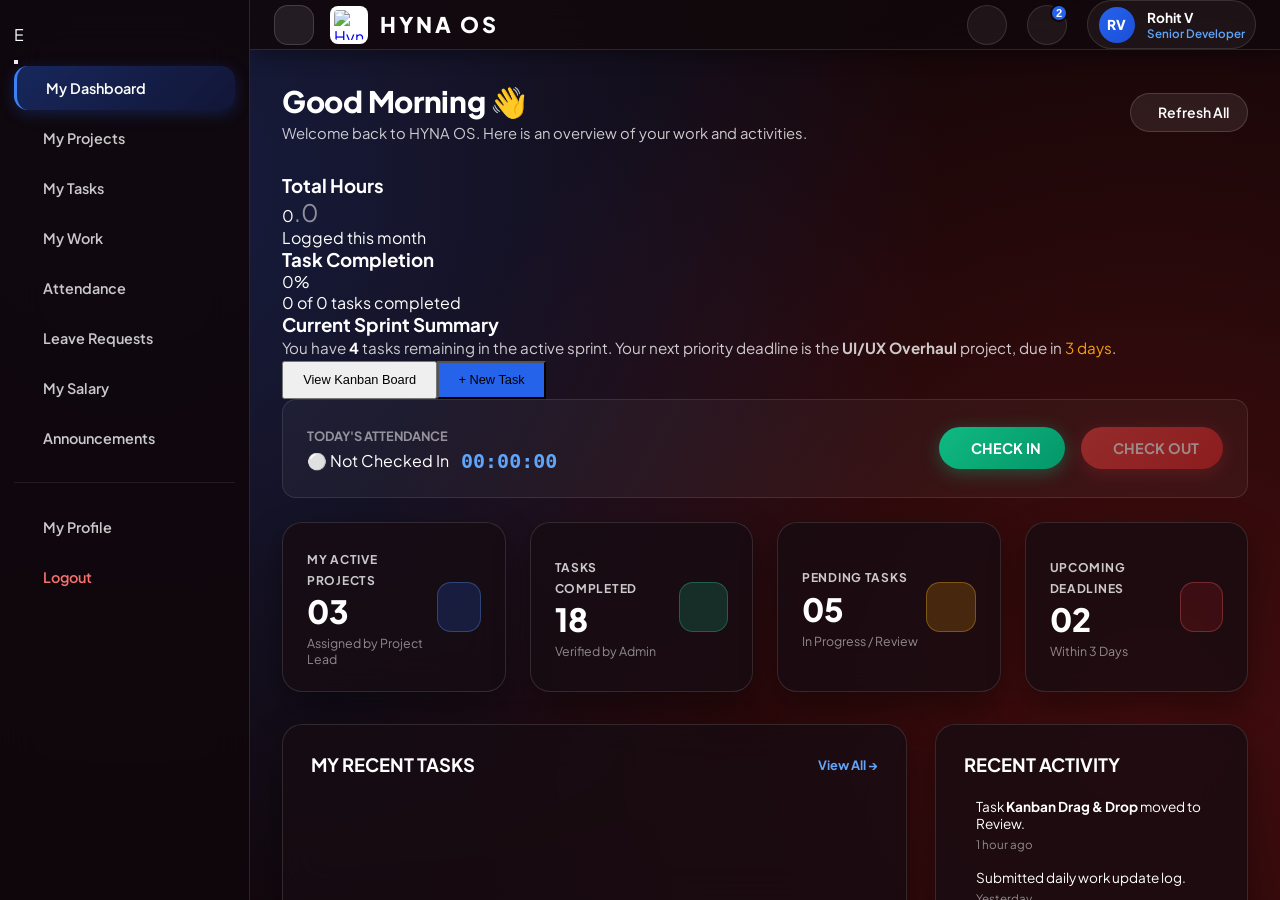
==== commit 5c0f0086: "commit changes" ====
--- a/employee-dashboard.html
+++ b/employee-dashboard.html
@@ -21,7 +21,7 @@
   <link rel="stylesheet" href="css/employee-panel.css">
   <link rel="manifest" href="/manifest.json">
 </head>
-<body>
+<body class="dashboard-body">
 
   <!-- Left Sidebar Navigation -->
   <aside class="sidebar" id="sidebar">
@@ -197,6 +197,69 @@
         </button>
       </div>
 
+      <!-- BENTO BOX WIDGETS -->
+      <div class="bento-grid">
+        
+        <!-- 1. Stat Card: Total Hours -->
+        <div class="bento-card">
+          <div class="bento-header">
+            <h3 class="bento-title">
+              <i data-lucide="clock" width="16" height="16"></i> 
+              Total Hours
+            </h3>
+          </div>
+          <div class="bento-body">
+            <div class="bento-stat" id="bento-total-hours">0<span style="font-size: 1.5rem; color: var(--text-muted);">.0</span></div>
+            <div class="bento-desc">Logged this month</div>
+          </div>
+        </div>
+
+        <!-- 2. Progress Card: Task Completion -->
+        <div class="bento-card">
+          <div class="bento-header">
+            <h3 class="bento-title">
+              <i data-lucide="check-circle" width="16" height="16"></i> 
+              Task Completion
+            </h3>
+          </div>
+          <div class="bento-body">
+            <div class="bento-stat" id="bento-task-percent">0%</div>
+            <div class="bento-desc" id="bento-task-desc">0 of 0 tasks completed</div>
+            
+            <!-- CSS Progress Bar -->
+            <div class="bento-progress-track">
+              <div class="bento-progress-fill" id="bento-progress-fill" style="width: 0%;"></div>
+            </div>
+          </div>
+        </div>
+
+        <!-- 3. Wide Card: Kanban Summary -->
+        <div class="bento-card bento-card-wide">
+          <div class="bento-header">
+            <h3 class="bento-title">
+              <i data-lucide="layout-dashboard" width="16" height="16"></i> 
+              Current Sprint Summary
+            </h3>
+          </div>
+          <div class="bento-body">
+            <p style="color: var(--text-sub); font-size: 0.95rem; line-height: 1.6;">
+              You have <strong style="color: var(--text-white);">4</strong> tasks remaining in the active sprint. 
+              Your next priority deadline is the <strong>UI/UX Overhaul</strong> project, due in <span style="color: var(--amber-warning);">3 days</span>.
+            </p>
+            
+            <div style="margin-top: var(--spacing-md); display: flex; gap: var(--spacing-sm);">
+              <button class="btn-submit btn-submit-employee" style="width: auto; padding: 0.6rem 1.2rem; font-size: 0.8rem;">
+                View Kanban Board
+              </button>
+              <button onclick="openNewTaskModal()" class="btn-submit" style="width: auto; padding: 0.6rem 1.2rem; font-size: 0.8rem; background: var(--blue-primary);">
+                + New Task
+              </button>
+            </div>
+          </div>
+        </div>
+
+      </div>
+
       <!-- Quick Attendance Action Widget -->
       <div class="attendance-widget-box">
         <div>
@@ -327,8 +390,47 @@
           <p>Manage task progress and submit work for administrator review.</p>
         </div>
       </div>
-      <div class="panel-card">
-        <div id="myTasksContainerFull"></div>
+      <div class="kanban-board" id="myTasksContainerFull">
+        
+        <!-- To Do Column -->
+        <div class="kanban-column" id="kanban-todo">
+          <div class="kanban-column-header">To Do</div>
+          
+          <!-- Sample Card 1 -->
+          <div class="kanban-card">
+            <span class="badge-priority medium">Medium</span>
+            <div class="kanban-task-title">Review UI mockups</div>
+            <div class="kanban-task-desc">Review the latest Figma designs for the dashboard and provide feedback.</div>
+          </div>
+          
+        </div>
+        
+        <!-- In Progress Column -->
+        <div class="kanban-column" id="kanban-inprogress">
+          <div class="kanban-column-header">In Progress</div>
+          
+          <!-- Sample Card 2 -->
+          <div class="kanban-card">
+            <span class="badge-priority high">High</span>
+            <div class="kanban-task-title">Implement Kanban CSS</div>
+            <div class="kanban-task-desc">Build out the CSS grid and responsive logic for the new Kanban module.</div>
+          </div>
+          
+        </div>
+        
+        <!-- Done Column -->
+        <div class="kanban-column" id="kanban-done">
+          <div class="kanban-column-header">Done</div>
+          
+          <!-- Sample Card 3 -->
+          <div class="kanban-card">
+            <span class="badge-priority low">Low</span>
+            <div class="kanban-task-title">Setup PWA Manifest</div>
+            <div class="kanban-task-desc">Add manifest.json and service worker caching strategy.</div>
+          </div>
+          
+        </div>
+        
       </div>
     </section>
 
@@ -368,7 +470,8 @@
         <h3>Work Log History</h3>
         <div style="overflow-x:auto; margin-top:1rem;">
           <div class=\"table-responsive\">
-          <table class="custom-table">
+          <div class="table-responsive" style="overflow-x: auto;">
+<table class="custom-table">
             <thead>
               <tr>
                 <th>Work Summary</th>
@@ -379,6 +482,7 @@
             </thead>
             <tbody id="workLogTableBody"></tbody>
           </table>
+</div>
         </div>
         </div>
       </div>
@@ -399,7 +503,8 @@
         <h3>Monthly Attendance History</h3>
         <div style="overflow-x:auto; margin-top:1rem;">
           <div class=\"table-responsive\">
-          <table class="custom-table">
+          <div class="table-responsive" style="overflow-x: auto;">
+<table class="custom-table">
             <thead>
               <tr>
                 <th>Date</th>
@@ -433,6 +538,7 @@
               </tr>
             </tbody>
           </table>
+</div>
         </div>
         </div>
       </div>
@@ -484,7 +590,8 @@
         <h3>My Leave Application History</h3>
         <div style="overflow-x:auto; margin-top:1rem;">
           <div class=\"table-responsive\">
-          <table class="custom-table">
+          <div class="table-responsive" style="overflow-x: auto;">
+<table class="custom-table">
             <thead>
               <tr>
                 <th>Type</th>
@@ -496,6 +603,7 @@
             </thead>
             <tbody id="leaveTableBody"></tbody>
           </table>
+</div>
         </div>
         </div>
       </div>
@@ -681,6 +789,36 @@
   <!-- Scripts -->
   <script src="js/supabase.js"></script>
   <script src="js/auth.js"></script>
+  <!-- ========================================================= -->
+  <!-- KANBAN NEW TASK MODAL -->
+  <!-- ========================================================= -->
+  <div class="modal-overlay" id="newTaskModal">
+    <div class="modal-glass">
+      <h3>Create New Task</h3>
+      <form id="newTaskForm">
+        <div class="form-group" style="margin-bottom: var(--spacing-sm);">
+          <input type="text" id="newTaskTitle" class="input-glass" placeholder="Task Title" required>
+        </div>
+        <div class="form-group" style="margin-bottom: var(--spacing-sm);">
+          <textarea id="newTaskDesc" class="input-glass" placeholder="Task Description..." rows="3"></textarea>
+        </div>
+        <div class="form-group" style="margin-bottom: var(--spacing-sm);">
+          <select id="newTaskPriority" class="input-glass" required>
+            <option value="" disabled selected>Select Priority...</option>
+            <option value="High">High Priority</option>
+            <option value="Medium">Medium Priority</option>
+            <option value="Low">Low Priority</option>
+          </select>
+        </div>
+        <div class="modal-actions">
+          <button type="button" class="btn-glass-cancel" onclick="closeNewTaskModal()">Cancel</button>
+          <button type="submit" class="btn-submit" style="width: auto; padding: 0.6rem 1.5rem;">Create Task</button>
+        </div>
+      </form>
+    </div>
+  </div>
+
+  <script src="js/main.js"></script>
   <script src="js/employee-panel.js"></script>
 
 </body>
